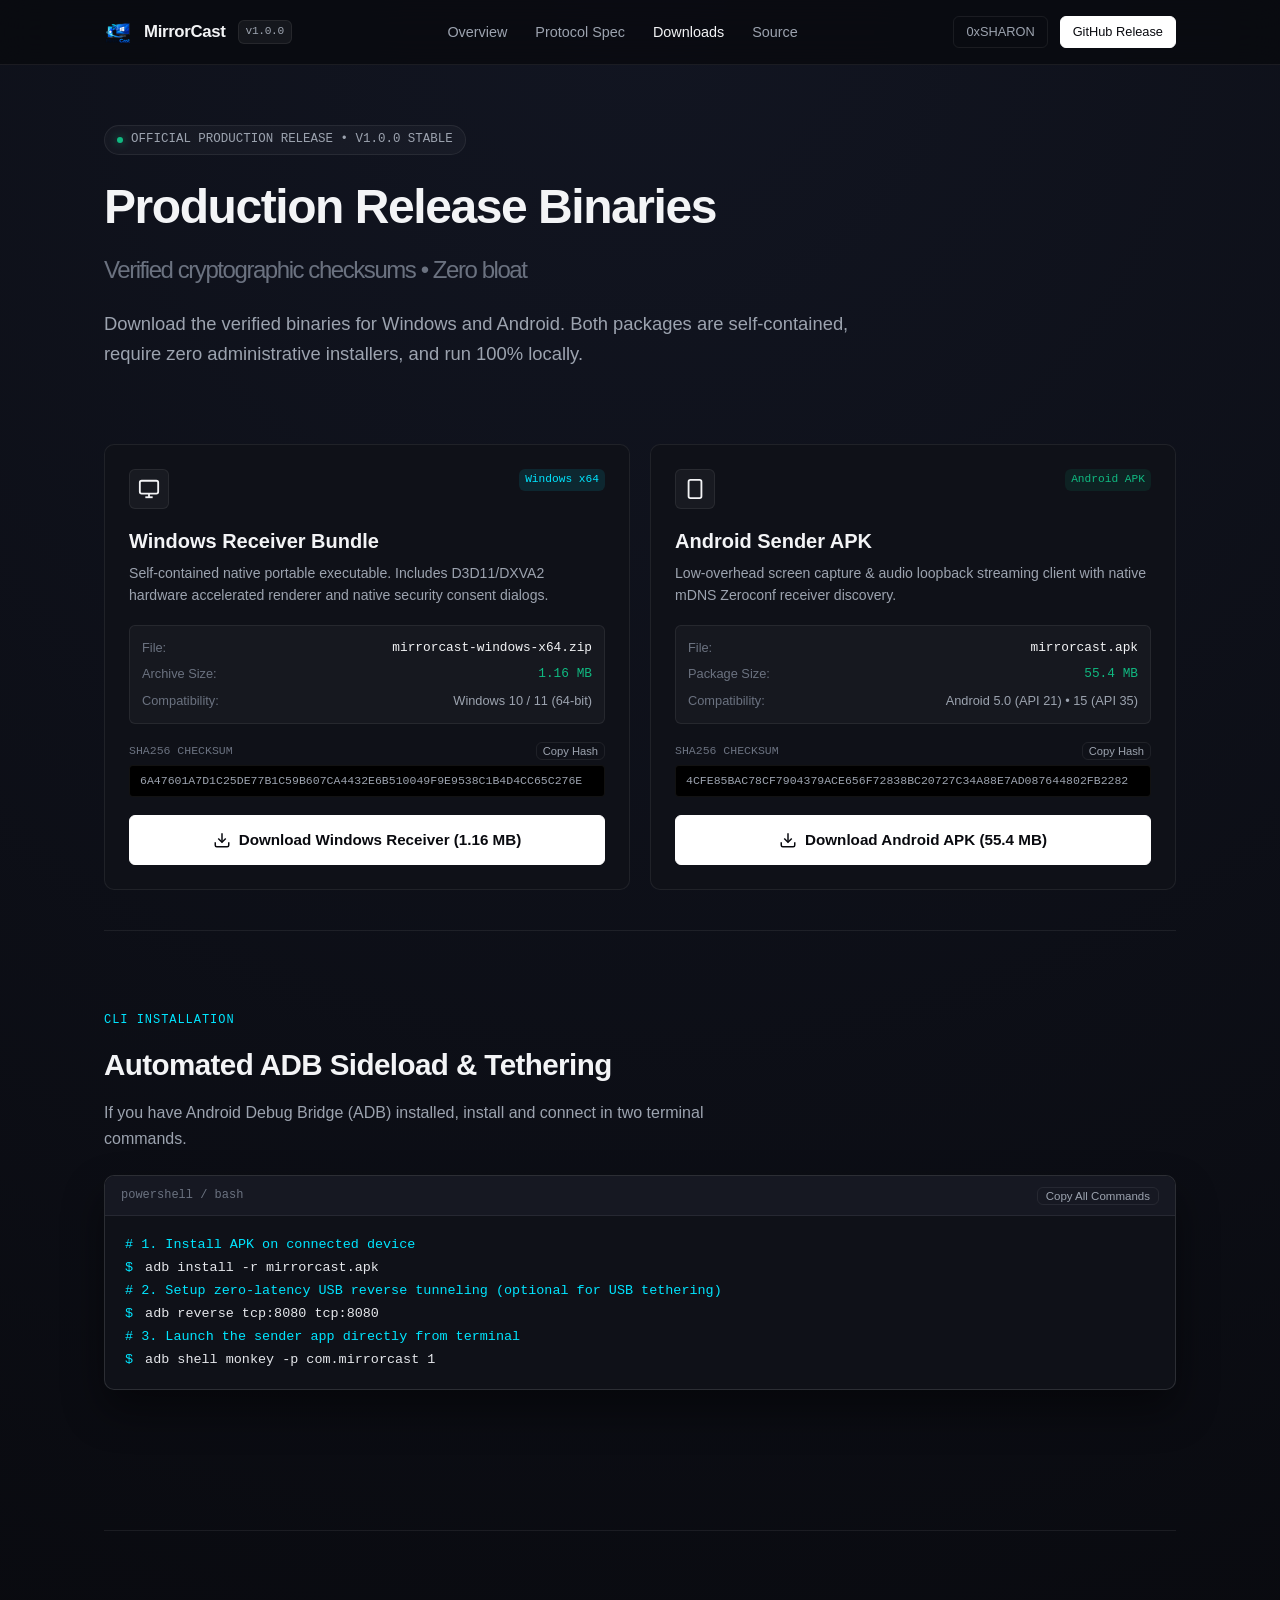
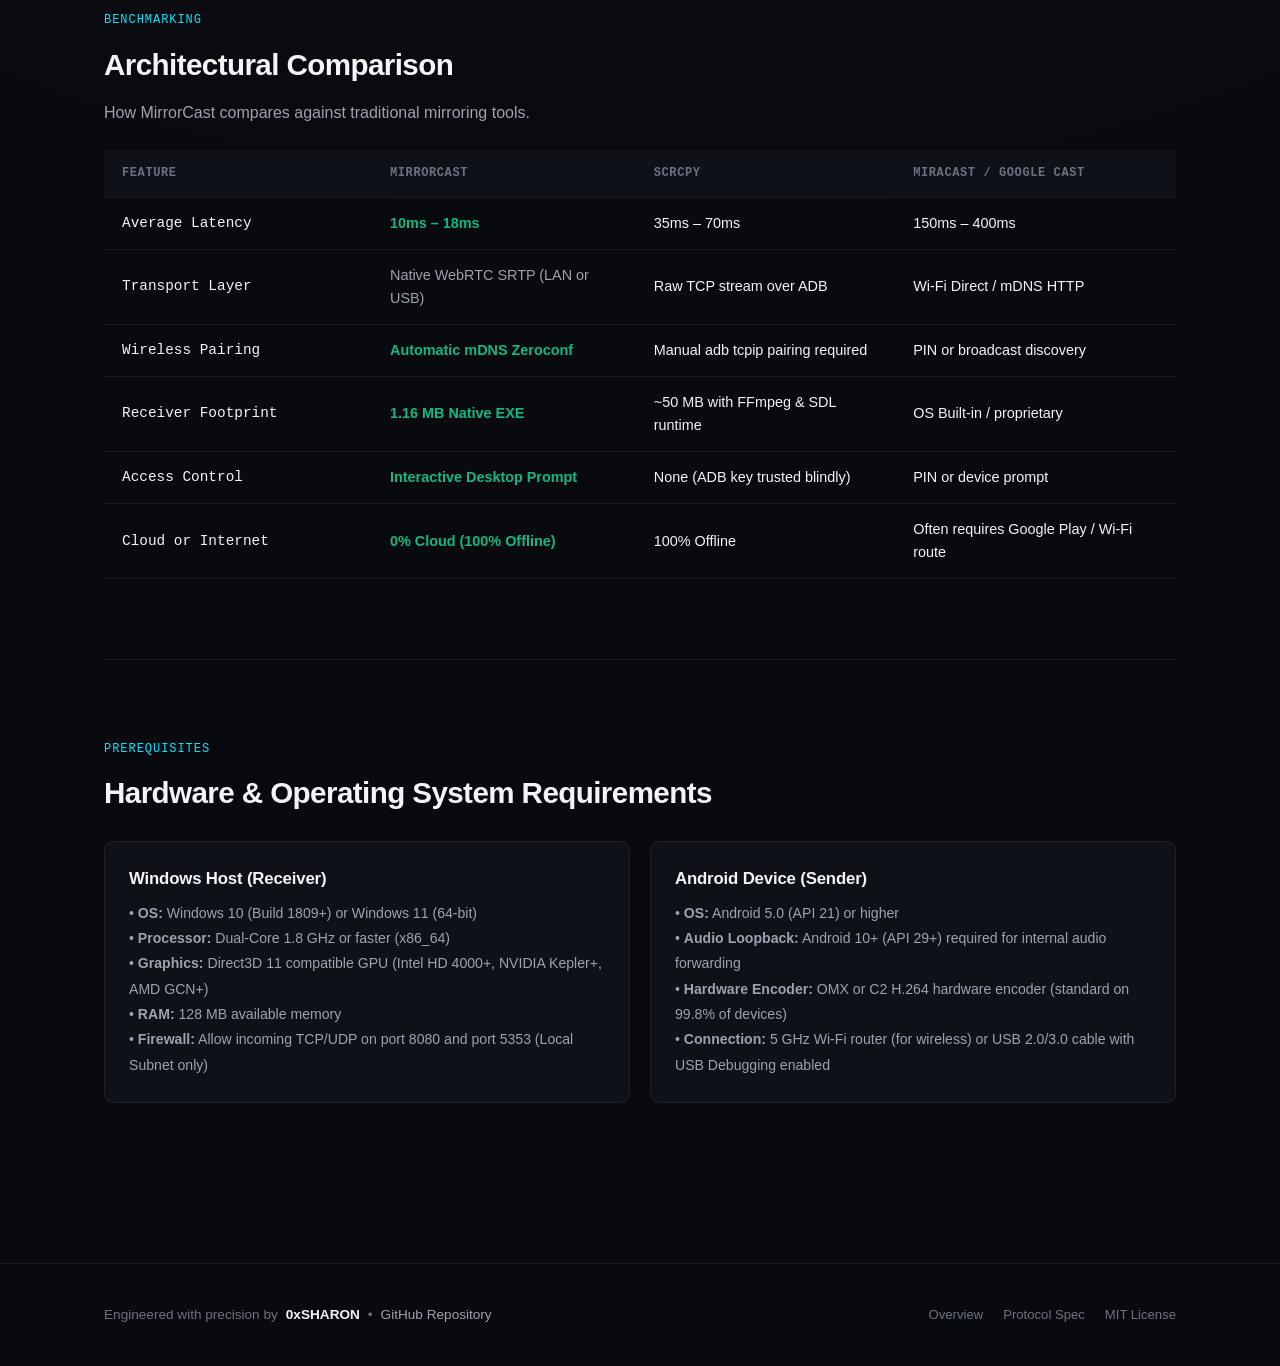
==== downloads.html @ 59f00f1e "feat(web): add minimalist static website with protocol spec and downloads" ====
<!DOCTYPE html>
<html lang="en">
<head>
  <meta charset="UTF-8">
  <meta name="viewport" content="width=device-width, initial-scale=1.0">
  <meta name="description" content="Download MirrorCast v1.0.0 — Production release binaries for Android (APK) and Windows (x64) with SHA256 verification and setup guide.">
  <meta name="author" content="0xSHARON">
  <title>MirrorCast — Downloads & Installation (v1.0.0)</title>
  <link rel="stylesheet" href="style.css">
  <link rel="icon" type="image/png" href="assets/logo.png">
</head>
<body>

  <!-- Navigation -->
  <nav class="navbar" id="navbar">
    <div class="container nav-inner">
      <a href="index.html" class="nav-brand">
        <img src="assets/logo.png" alt="MirrorCast Logo" class="nav-logo">
        <span>MirrorCast</span>
        <span class="nav-brand-badge">v1.0.0</span>
      </a>

      <ul class="nav-links">
        <li><a href="index.html" class="nav-link">Overview</a></li>
        <li><a href="protocol.html" class="nav-link">Protocol Spec</a></li>
        <li><a href="downloads.html" class="nav-link active">Downloads</a></li>
        <li><a href="https://github.com/0xSHARON/mirrorcast" target="_blank" rel="noopener noreferrer" class="nav-link">Source</a></li>
      </ul>

      <div class="nav-actions">
        <a href="https://github.com/0xSHARON" target="_blank" rel="noopener noreferrer" class="btn btn-ghost btn-sm">
          <span>0xSHARON</span>
        </a>
        <a href="https://github.com/0xSHARON/mirrorcast/releases/tag/v1.0.0" target="_blank" rel="noopener noreferrer" class="btn btn-primary btn-sm">
          GitHub Release
        </a>
      </div>
    </div>
  </nav>

  <!-- Page Header -->
  <header class="hero" style="padding: 60px 0 40px; text-align: left;">
    <div class="container">
      <div class="hero-pill">
        <span class="pill-dot"></span>
        <span>OFFICIAL PRODUCTION RELEASE &bull; V1.0.0 STABLE</span>
      </div>

      <h1 class="hero-title" style="margin-left: 0; font-size: clamp(2rem, 4vw, 3rem);">
        Production Release Binaries<br>
        <span style="font-size: 1.5rem; font-weight: 400; color: var(--text-muted);">Verified cryptographic checksums &bull; Zero bloat</span>
      </h1>

      <p class="hero-description" style="margin-left: 0; max-width: 780px;">
        Download the verified binaries for Windows and Android. Both packages are self-contained, require zero administrative installers, and run 100% locally.
      </p>
    </div>
  </header>

  <!-- Main Downloads Section -->
  <main class="container" style="padding-bottom: 80px;">
    
    <!-- Binary Cards Grid -->
    <div class="grid-2">
      
      <!-- Windows Binary Card -->
      <div class="card" style="display: flex; flex-direction: column; justify-content: space-between;">
        <div>
          <div style="display: flex; justify-content: space-between; align-items: flex-start; margin-bottom: 16px;">
            <div class="card-icon" style="margin-bottom: 0;">
              <svg width="22" height="22" viewBox="0 0 24 24" fill="none" stroke="currentColor" stroke-width="2">
                <rect x="2" y="3" width="20" height="14" rx="2" ry="2"></rect>
                <line x1="8" y1="21" x2="16" y2="21"></line>
                <line x1="12" y1="17" x2="12" y2="21"></line>
              </svg>
            </div>
            <span class="card-badge" style="margin-top: 0; background: rgba(0,229,255,0.1); color: var(--accent-cyan);">
              Windows x64
            </span>
          </div>

          <h3 style="font-size: 1.25rem; font-weight: 700; margin-bottom: 6px;">Windows Receiver Bundle</h3>
          <p class="card-description" style="margin-bottom: 18px;">
            Self-contained native portable executable. Includes D3D11/DXVA2 hardware accelerated renderer and native security consent dialogs.
          </p>

          <div style="background: rgba(255,255,255,0.03); border: 1px solid var(--border-subtle); border-radius: var(--radius-sm); padding: 12px; margin-bottom: 18px;">
            <div style="display: flex; justify-content: space-between; font-size: 0.8rem; margin-bottom: 6px;">
              <span style="color: var(--text-muted);">File:</span>
              <span class="mono" style="color: var(--text-primary);">mirrorcast-windows-x64.zip</span>
            </div>
            <div style="display: flex; justify-content: space-between; font-size: 0.8rem; margin-bottom: 6px;">
              <span style="color: var(--text-muted);">Archive Size:</span>
              <span class="mono" style="color: var(--accent-green);">1.16 MB</span>
            </div>
            <div style="display: flex; justify-content: space-between; font-size: 0.8rem;">
              <span style="color: var(--text-muted);">Compatibility:</span>
              <span style="color: var(--text-secondary);">Windows 10 / 11 (64-bit)</span>
            </div>
          </div>

          <div style="margin-bottom: 18px;">
            <div style="display: flex; justify-content: space-between; align-items: center; margin-bottom: 4px;">
              <span class="mono" style="font-size: 0.72rem; color: var(--text-muted);">SHA256 CHECKSUM</span>
              <button class="btn btn-ghost btn-sm" onclick="navigator.clipboard.writeText('6A47601A7D1C25DE77B1C59B607CA4432E6B510049F9E9538C1B4D4CC65C276E'); alert('Copied Windows SHA256 Hash to clipboard!');" style="padding: 2px 6px; font-size: 0.7rem;">
                Copy Hash
              </button>
            </div>
            <div class="mono" style="font-size: 0.72rem; word-break: break-all; color: var(--text-secondary); background: #000; padding: 6px 10px; border-radius: 4px; border: 1px solid var(--border-subtle);">
              6A47601A7D1C25DE77B1C59B607CA4432E6B510049F9E9538C1B4D4CC65C276E
            </div>
          </div>
        </div>

        <a href="https://github.com/0xSHARON/mirrorcast/releases/download/v1.0.0/mirrorcast-windows-x64.zip" class="btn btn-primary btn-lg" style="width: 100%;">
          <svg width="18" height="18" viewBox="0 0 24 24" fill="none" stroke="currentColor" stroke-width="2">
            <path d="M21 15v4a2 2 0 0 1-2 2H5a2 2 0 0 1-2-2v-4"></path>
            <polyline points="7 10 12 15 17 10"></polyline>
            <line x1="12" y1="15" x2="12" y2="3"></line>
          </svg>
          Download Windows Receiver (1.16 MB)
        </a>
      </div>

      <!-- Android Binary Card -->
      <div class="card" style="display: flex; flex-direction: column; justify-content: space-between;">
        <div>
          <div style="display: flex; justify-content: space-between; align-items: flex-start; margin-bottom: 16px;">
            <div class="card-icon" style="margin-bottom: 0;">
              <svg width="22" height="22" viewBox="0 0 24 24" fill="none" stroke="currentColor" stroke-width="2">
                <rect x="5" y="2" width="14" height="20" rx="2" ry="2"></rect>
                <line x1="12" y1="18" x2="12.01" y2="18"></line>
              </svg>
            </div>
            <span class="card-badge" style="margin-top: 0; background: rgba(16,185,129,0.1); color: var(--accent-green);">
              Android APK
            </span>
          </div>

          <h3 style="font-size: 1.25rem; font-weight: 700; margin-bottom: 6px;">Android Sender APK</h3>
          <p class="card-description" style="margin-bottom: 18px;">
            Low-overhead screen capture & audio loopback streaming client with native mDNS Zeroconf receiver discovery.
          </p>

          <div style="background: rgba(255,255,255,0.03); border: 1px solid var(--border-subtle); border-radius: var(--radius-sm); padding: 12px; margin-bottom: 18px;">
            <div style="display: flex; justify-content: space-between; font-size: 0.8rem; margin-bottom: 6px;">
              <span style="color: var(--text-muted);">File:</span>
              <span class="mono" style="color: var(--text-primary);">mirrorcast.apk</span>
            </div>
            <div style="display: flex; justify-content: space-between; font-size: 0.8rem; margin-bottom: 6px;">
              <span style="color: var(--text-muted);">Package Size:</span>
              <span class="mono" style="color: var(--accent-green);">55.4 MB</span>
            </div>
            <div style="display: flex; justify-content: space-between; font-size: 0.8rem;">
              <span style="color: var(--text-muted);">Compatibility:</span>
              <span style="color: var(--text-secondary);">Android 5.0 (API 21) &bull; 15 (API 35)</span>
            </div>
          </div>

          <div style="margin-bottom: 18px;">
            <div style="display: flex; justify-content: space-between; align-items: center; margin-bottom: 4px;">
              <span class="mono" style="font-size: 0.72rem; color: var(--text-muted);">SHA256 CHECKSUM</span>
              <button class="btn btn-ghost btn-sm" onclick="navigator.clipboard.writeText('4CFE85BAC78CF7904379ACE656F72838BC20727C34A88E7AD087644802FB2282'); alert('Copied Android SHA256 Hash to clipboard!');" style="padding: 2px 6px; font-size: 0.7rem;">
                Copy Hash
              </button>
            </div>
            <div class="mono" style="font-size: 0.72rem; word-break: break-all; color: var(--text-secondary); background: #000; padding: 6px 10px; border-radius: 4px; border: 1px solid var(--border-subtle);">
              4CFE85BAC78CF7904379ACE656F72838BC20727C34A88E7AD087644802FB2282
            </div>
          </div>
        </div>

        <a href="https://github.com/0xSHARON/mirrorcast/releases/download/v1.0.0/mirrorcast.apk" class="btn btn-primary btn-lg" style="width: 100%;">
          <svg width="18" height="18" viewBox="0 0 24 24" fill="none" stroke="currentColor" stroke-width="2">
            <path d="M21 15v4a2 2 0 0 1-2 2H5a2 2 0 0 1-2-2v-4"></path>
            <polyline points="7 10 12 15 17 10"></polyline>
            <line x1="12" y1="15" x2="12" y2="3"></line>
          </svg>
          Download Android APK (55.4 MB)
        </a>
      </div>

    </div>

    <!-- Quick Sideload & Installation Commands -->
    <section class="section" style="margin-top: 40px;">
      <div class="section-tag">CLI Installation</div>
      <h2 class="section-title">Automated ADB Sideload & Tethering</h2>
      <p class="section-subtitle">
        If you have Android Debug Bridge (ADB) installed, install and connect in two terminal commands.
      </p>

      <div class="terminal-card" style="margin-top: 24px; max-width: 100%;">
        <div class="terminal-header">
          <span class="mono">powershell / bash</span>
          <button class="btn btn-ghost btn-sm" id="btn-copy-install" style="padding: 2px 8px; font-size: 0.72rem;">
            Copy All Commands
          </button>
        </div>
        <div class="terminal-body" id="install-code-block">
          <div class="terminal-line">
            <span class="prompt"># 1. Install APK on connected device</span>
          </div>
          <div class="terminal-line">
            <span class="prompt">$</span>
            <span>adb install -r mirrorcast.apk</span>
          </div>
          <div class="terminal-line">
            <span class="prompt"># 2. Setup zero-latency USB reverse tunneling (optional for USB tethering)</span>
          </div>
          <div class="terminal-line">
            <span class="prompt">$</span>
            <span>adb reverse tcp:8080 tcp:8080</span>
          </div>
          <div class="terminal-line">
            <span class="prompt"># 3. Launch the sender app directly from terminal</span>
          </div>
          <div class="terminal-line">
            <span class="prompt">$</span>
            <span>adb shell monkey -p com.mirrorcast 1</span>
          </div>
        </div>
      </div>
    </section>

    <!-- Comparison Table -->
    <section class="section">
      <div class="section-tag">Benchmarking</div>
      <h2 class="section-title">Architectural Comparison</h2>
      <p class="section-subtitle">
        How MirrorCast compares against traditional mirroring tools.
      </p>

      <table class="specs-table" style="margin-top: 24px;">
        <thead>
          <tr>
            <th>Feature</th>
            <th>MirrorCast</th>
            <th>scrcpy</th>
            <th>Miracast / Google Cast</th>
          </tr>
        </thead>
        <tbody>
          <tr>
            <td>Average Latency</td>
            <td><strong style="color: var(--accent-green);">10ms &ndash; 18ms</strong></td>
            <td>35ms &ndash; 70ms</td>
            <td>150ms &ndash; 400ms</td>
          </tr>
          <tr>
            <td>Transport Layer</td>
            <td>Native WebRTC SRTP (LAN or USB)</td>
            <td>Raw TCP stream over ADB</td>
            <td>Wi-Fi Direct / mDNS HTTP</td>
          </tr>
          <tr>
            <td>Wireless Pairing</td>
            <td><strong style="color: var(--accent-green);">Automatic mDNS Zeroconf</strong></td>
            <td>Manual adb tcpip pairing required</td>
            <td>PIN or broadcast discovery</td>
          </tr>
          <tr>
            <td>Receiver Footprint</td>
            <td><strong style="color: var(--accent-green);">1.16 MB Native EXE</strong></td>
            <td>~50 MB with FFmpeg & SDL runtime</td>
            <td>OS Built-in / proprietary</td>
          </tr>
          <tr>
            <td>Access Control</td>
            <td><strong style="color: var(--accent-green);">Interactive Desktop Prompt</strong></td>
            <td>None (ADB key trusted blindly)</td>
            <td>PIN or device prompt</td>
          </tr>
          <tr>
            <td>Cloud or Internet</td>
            <td><strong style="color: var(--accent-green);">0% Cloud (100% Offline)</strong></td>
            <td>100% Offline</td>
            <td>Often requires Google Play / Wi-Fi route</td>
          </tr>
        </tbody>
      </table>
    </section>

    <!-- System Requirements -->
    <section class="section">
      <div class="section-tag">Prerequisites</div>
      <h2 class="section-title">Hardware & Operating System Requirements</h2>

      <div class="grid-2" style="margin-top: 24px;">
        <div class="card">
          <div class="card-title">Windows Host (Receiver)</div>
          <ul style="list-style: none; padding-left: 0; font-size: 0.88rem; color: var(--text-secondary); line-height: 1.8;">
            <li>&bull; <strong>OS:</strong> Windows 10 (Build 1809+) or Windows 11 (64-bit)</li>
            <li>&bull; <strong>Processor:</strong> Dual-Core 1.8 GHz or faster (x86_64)</li>
            <li>&bull; <strong>Graphics:</strong> Direct3D 11 compatible GPU (Intel HD 4000+, NVIDIA Kepler+, AMD GCN+)</li>
            <li>&bull; <strong>RAM:</strong> 128 MB available memory</li>
            <li>&bull; <strong>Firewall:</strong> Allow incoming TCP/UDP on port 8080 and port 5353 (Local Subnet only)</li>
          </ul>
        </div>

        <div class="card">
          <div class="card-title">Android Device (Sender)</div>
          <ul style="list-style: none; padding-left: 0; font-size: 0.88rem; color: var(--text-secondary); line-height: 1.8;">
            <li>&bull; <strong>OS:</strong> Android 5.0 (API 21) or higher</li>
            <li>&bull; <strong>Audio Loopback:</strong> Android 10+ (API 29+) required for internal audio forwarding</li>
            <li>&bull; <strong>Hardware Encoder:</strong> OMX or C2 H.264 hardware encoder (standard on 99.8% of devices)</li>
            <li>&bull; <strong>Connection:</strong> 5 GHz Wi-Fi router (for wireless) or USB 2.0/3.0 cable with USB Debugging enabled</li>
          </ul>
        </div>
      </div>
    </section>

  </main>

  <!-- Footer -->
  <footer class="footer">
    <div class="container footer-inner">
      <div class="footer-author">
        <span>Engineered with precision by</span>
        <a href="https://github.com/0xSHARON" target="_blank" rel="noopener noreferrer" class="author-link">
          0xSHARON
        </a>
        <span>&bull;</span>
        <a href="https://github.com/0xSHARON/mirrorcast" target="_blank" rel="noopener noreferrer" style="color: var(--text-secondary);">
          GitHub Repository
        </a>
      </div>

      <div style="display: flex; gap: 20px; font-size: 0.82rem; color: var(--text-muted);">
        <a href="index.html">Overview</a>
        <a href="protocol.html">Protocol Spec</a>
        <a href="https://github.com/0xSHARON/mirrorcast/blob/main/LICENSE.md" target="_blank" rel="noopener noreferrer">MIT License</a>
      </div>
    </div>
  </footer>

  <script src="app.js"></script>
</body>
</html>
---- style.css ----
/* ==============================================================================
   MirrorCast — Minimalist Engineering Stylesheet
   Crafted with deliberate restraint: no generic AI gradients, pure typographic rigor.
   ============================================================================== */

:root {
  --bg-primary: #090a0f;
  --bg-secondary: #0f1118;
  --bg-tertiary: #161822;
  --bg-elevated: #1d202d;
  
  --border-subtle: rgba(255, 255, 255, 0.07);
  --border-medium: rgba(255, 255, 255, 0.12);
  --border-hover: rgba(255, 255, 255, 0.24);

  --text-primary: #f3f4f6;
  --text-secondary: #9ca3af;
  --text-muted: #6b7280;
  
  --accent-cyan: #00e5ff;
  --accent-blue: #3b82f6;
  --accent-green: #10b981;
  --accent-amber: #f59e0b;
  --accent-red: #ef4444;

  --font-sans: -apple-system, BlinkMacSystemFont, "Segoe UI", Roboto, Helvetica, Arial, sans-serif;
  --font-mono: "JetBrains Mono", "SF Mono", Consolas, "Liberation Mono", Menlo, Courier, monospace;

  --container-max: 1120px;
  --radius-sm: 6px;
  --radius-md: 10px;
  --radius-lg: 16px;
  --radius-full: 9999px;

  --transition-fast: 0.15s ease;
  --transition-base: 0.2s cubic-bezier(0.16, 1, 0.3, 1);
}

*, *::before, *::after {
  box-sizing: border-box;
  margin: 0;
  padding: 0;
}

html {
  font-family: var(--font-sans);
  background-color: var(--bg-primary);
  color: var(--text-primary);
  line-height: 1.6;
  -webkit-font-smoothing: antialiased;
  -moz-osx-font-smoothing: grayscale;
  scroll-behavior: smooth;
}

body {
  min-height: 100vh;
  display: flex;
  flex-direction: column;
  overflow-x: hidden;
  background-image: 
    radial-gradient(circle at 50% 0%, rgba(20, 24, 38, 0.8) 0%, transparent 60%),
    linear-gradient(to bottom, rgba(9, 10, 15, 0.95), var(--bg-primary));
}

a {
  color: inherit;
  text-decoration: none;
}

code, pre, .mono {
  font-family: var(--font-mono);
}

/* ==============================================================================
   Layout & Container
   ============================================================================== */
.container {
  width: 100%;
  max-width: var(--container-max);
  margin: 0 auto;
  padding: 0 24px;
}

/* ==============================================================================
   Navbar
   ============================================================================== */
.navbar {
  position: sticky;
  top: 0;
  z-index: 100;
  background: rgba(9, 10, 15, 0.82);
  backdrop-filter: blur(16px);
  -webkit-backdrop-filter: blur(16px);
  border-bottom: 1px solid var(--border-subtle);
}

.nav-inner {
  display: flex;
  align-items: center;
  justify-content: space-between;
  height: 64px;
}

.nav-brand {
  display: flex;
  align-items: center;
  gap: 12px;
  font-weight: 700;
  font-size: 1.05rem;
  letter-spacing: -0.02em;
}

.nav-logo {
  width: 28px;
  height: 28px;
  border-radius: var(--radius-sm);
  object-fit: cover;
}

.nav-brand-badge {
  font-family: var(--font-mono);
  font-size: 0.7rem;
  font-weight: 500;
  padding: 2px 7px;
  background: rgba(255, 255, 255, 0.05);
  border: 1px solid var(--border-subtle);
  border-radius: var(--radius-sm);
  color: var(--text-secondary);
}

.nav-links {
  display: flex;
  align-items: center;
  gap: 28px;
  list-style: none;
}

.nav-link {
  font-size: 0.9rem;
  color: var(--text-secondary);
  transition: color var(--transition-fast);
}

.nav-link:hover, .nav-link.active {
  color: var(--text-primary);
}

.nav-actions {
  display: flex;
  align-items: center;
  gap: 12px;
}

/* ==============================================================================
   Buttons
   ============================================================================== */
.btn {
  display: inline-flex;
  align-items: center;
  justify-content: center;
  gap: 8px;
  font-family: var(--font-sans);
  font-size: 0.88rem;
  font-weight: 500;
  padding: 8px 16px;
  border-radius: var(--radius-sm);
  transition: all var(--transition-base);
  cursor: pointer;
  border: 1px solid transparent;
  white-space: nowrap;
}

.btn-primary {
  background: #ffffff;
  color: #090a0f;
  border-color: #ffffff;
}

.btn-primary:hover {
  background: #e2e8f0;
  transform: translateY(-1px);
}

.btn-secondary {
  background: var(--bg-secondary);
  color: var(--text-primary);
  border-color: var(--border-medium);
}

.btn-secondary:hover {
  background: var(--bg-tertiary);
  border-color: var(--border-hover);
  transform: translateY(-1px);
}

.btn-ghost {
  background: transparent;
  color: var(--text-secondary);
  border-color: var(--border-subtle);
}

.btn-ghost:hover {
  color: var(--text-primary);
  border-color: var(--border-medium);
  background: rgba(255, 255, 255, 0.03);
}

.btn-sm {
  padding: 5px 12px;
  font-size: 0.8rem;
}

.btn-lg {
  padding: 12px 24px;
  font-size: 0.95rem;
  font-weight: 600;
}

/* ==============================================================================
   Hero Section
   ============================================================================== */
.hero {
  padding: 80px 0 60px;
  text-align: center;
}

.hero-pill {
  display: inline-flex;
  align-items: center;
  gap: 8px;
  padding: 4px 12px;
  background: rgba(255, 255, 255, 0.03);
  border: 1px solid var(--border-subtle);
  border-radius: var(--radius-full);
  font-size: 0.78rem;
  font-family: var(--font-mono);
  color: var(--text-secondary);
  margin-bottom: 24px;
}

.pill-dot {
  width: 6px;
  height: 6px;
  background: var(--accent-green);
  border-radius: 50%;
  box-shadow: 0 0 8px rgba(16, 185, 129, 0.6);
}

.hero-title {
  font-size: clamp(2.4rem, 5vw, 3.8rem);
  font-weight: 800;
  letter-spacing: -0.03em;
  line-height: 1.15;
  margin-bottom: 20px;
  max-width: 840px;
  margin-left: auto;
  margin-right: auto;
}

.hero-title span {
  color: var(--text-muted);
  font-weight: 400;
}

.hero-description {
  font-size: 1.15rem;
  color: var(--text-secondary);
  max-width: 640px;
  margin: 0 auto 36px;
  line-height: 1.6;
}

.hero-cta {
  display: flex;
  align-items: center;
  justify-content: center;
  gap: 14px;
  margin-bottom: 40px;
  flex-wrap: wrap;
}

.hero-meta {
  display: flex;
  align-items: center;
  justify-content: center;
  gap: 28px;
  font-family: var(--font-mono);
  font-size: 0.8rem;
  color: var(--text-muted);
}

.hero-meta-item {
  display: flex;
  align-items: center;
  gap: 6px;
}

/* ==============================================================================
   Terminal / Code Widget
   ============================================================================== */
.terminal-card {
  max-width: 760px;
  margin: 0 auto 60px;
  background: var(--bg-secondary);
  border: 1px solid var(--border-medium);
  border-radius: var(--radius-md);
  overflow: hidden;
  box-shadow: 0 20px 40px rgba(0, 0, 0, 0.45);
}

.terminal-header {
  display: flex;
  align-items: center;
  justify-content: space-between;
  padding: 10px 16px;
  background: var(--bg-tertiary);
  border-bottom: 1px solid var(--border-subtle);
  font-family: var(--font-mono);
  font-size: 0.75rem;
  color: var(--text-muted);
}

.terminal-dots {
  display: flex;
  gap: 6px;
}

.terminal-dot {
  width: 10px;
  height: 10px;
  border-radius: 50%;
  background: rgba(255, 255, 255, 0.15);
}

.terminal-body {
  padding: 18px 20px;
  font-family: var(--font-mono);
  font-size: 0.84rem;
  line-height: 1.7;
  color: #e5e7eb;
  overflow-x: auto;
  text-align: left;
}

.terminal-line {
  display: flex;
  gap: 12px;
}

.prompt {
  color: var(--accent-cyan);
  user-select: none;
}

.output {
  color: var(--text-muted);
}

.highlight {
  color: var(--accent-green);
}

/* ==============================================================================
   Feature Matrix (Minimal Bento Grid)
   ============================================================================== */
.section {
  padding: 80px 0;
  border-top: 1px solid var(--border-subtle);
}

.section-head {
  margin-bottom: 48px;
}

.section-tag {
  font-family: var(--font-mono);
  font-size: 0.75rem;
  color: var(--accent-cyan);
  text-transform: uppercase;
  letter-spacing: 0.08em;
  margin-bottom: 10px;
}

.section-title {
  font-size: 1.85rem;
  font-weight: 700;
  letter-spacing: -0.02em;
  margin-bottom: 12px;
}

.section-subtitle {
  color: var(--text-secondary);
  font-size: 1rem;
  max-width: 600px;
}

.grid-3 {
  display: grid;
  grid-template-columns: repeat(3, 1fr);
  gap: 20px;
}

.grid-2 {
  display: grid;
  grid-template-columns: repeat(2, 1fr);
  gap: 20px;
}

.card {
  background: var(--bg-secondary);
  border: 1px solid var(--border-subtle);
  border-radius: var(--radius-md);
  padding: 24px;
  transition: border-color var(--transition-fast), background var(--transition-fast);
}

.card:hover {
  border-color: var(--border-medium);
  background: var(--bg-tertiary);
}

.card-icon {
  width: 40px;
  height: 40px;
  display: flex;
  align-items: center;
  justify-content: center;
  border-radius: var(--radius-sm);
  background: rgba(255, 255, 255, 0.04);
  border: 1px solid var(--border-subtle);
  margin-bottom: 18px;
  color: var(--text-primary);
}

.card-title {
  font-size: 1.05rem;
  font-weight: 600;
  letter-spacing: -0.01em;
  margin-bottom: 8px;
}

.card-description {
  font-size: 0.88rem;
  color: var(--text-secondary);
  line-height: 1.55;
}

.card-badge {
  display: inline-block;
  font-family: var(--font-mono);
  font-size: 0.7rem;
  padding: 2px 6px;
  border-radius: var(--radius-sm);
  background: rgba(255, 255, 255, 0.05);
  color: var(--accent-cyan);
  margin-top: 14px;
}

/* ==============================================================================
   Live Interactive Flow Simulator
   ============================================================================== */
.simulator-box {
  background: var(--bg-secondary);
  border: 1px solid var(--border-medium);
  border-radius: var(--radius-lg);
  padding: 32px;
  margin-top: 24px;
}

.flow-steps {
  display: grid;
  grid-template-columns: repeat(4, 1fr);
  gap: 16px;
  margin-bottom: 24px;
  position: relative;
}

.flow-step {
  padding: 16px;
  background: var(--bg-tertiary);
  border: 1px solid var(--border-subtle);
  border-radius: var(--radius-sm);
  cursor: pointer;
  transition: all var(--transition-fast);
}

.flow-step.active {
  border-color: var(--accent-cyan);
  background: var(--bg-elevated);
}

.step-number {
  font-family: var(--font-mono);
  font-size: 0.75rem;
  color: var(--accent-cyan);
  margin-bottom: 6px;
}

.step-label {
  font-size: 0.88rem;
  font-weight: 600;
  color: var(--text-primary);
}

.simulator-display {
  background: #000000;
  border: 1px solid var(--border-subtle);
  border-radius: var(--radius-md);
  padding: 24px;
  min-height: 220px;
  display: flex;
  flex-direction: column;
  justify-content: center;
  align-items: center;
  text-align: center;
  position: relative;
}

.modal-simulation {
  background: #11141d;
  border: 1px solid var(--border-medium);
  border-radius: var(--radius-md);
  padding: 20px 24px;
  max-width: 440px;
  width: 100%;
  box-shadow: 0 10px 25px rgba(0,0,0,0.5);
}

.modal-title {
  font-weight: 700;
  font-size: 0.98rem;
  margin-bottom: 6px;
  color: var(--text-primary);
}

.modal-desc {
  font-size: 0.82rem;
  color: var(--text-secondary);
  margin-bottom: 16px;
}

.modal-actions {
  display: flex;
  gap: 10px;
  justify-content: flex-end;
}

/* ==============================================================================
   Technical Specs Table
   ============================================================================== */
.specs-table {
  width: 100%;
  border-collapse: collapse;
  font-size: 0.9rem;
  margin-top: 20px;
}

.specs-table th,
.specs-table td {
  padding: 14px 18px;
  text-align: left;
  border-bottom: 1px solid var(--border-subtle);
}

.specs-table th {
  font-family: var(--font-mono);
  font-size: 0.75rem;
  text-transform: uppercase;
  letter-spacing: 0.05em;
  color: var(--text-muted);
  background: var(--bg-secondary);
}

.specs-table td:first-child {
  font-family: var(--font-mono);
  font-weight: 500;
  color: var(--text-primary);
  width: 25%;
}

.specs-table td:nth-child(2) {
  color: var(--text-secondary);
}

/* ==============================================================================
   Footer
   ============================================================================== */
.footer {
  margin-top: auto;
  border-top: 1px solid var(--border-subtle);
  padding: 40px 0;
  font-size: 0.85rem;
  color: var(--text-muted);
}

.footer-inner {
  display: flex;
  align-items: center;
  justify-content: space-between;
  flex-wrap: wrap;
  gap: 16px;
}

.footer-author {
  display: flex;
  align-items: center;
  gap: 8px;
}

.author-link {
  color: var(--text-primary);
  font-weight: 600;
  transition: color var(--transition-fast);
}

.author-link:hover {
  color: var(--accent-cyan);
}

/* ==============================================================================
   Responsive Queries
   ============================================================================== */
@media (max-width: 860px) {
  .grid-3 {
    grid-template-columns: 1fr;
  }
  .grid-2 {
    grid-template-columns: 1fr;
  }
  .flow-steps {
    grid-template-columns: 1fr 1fr;
  }
  .hero-title {
    font-size: 2.2rem;
  }
}

@media (max-width: 640px) {
  .nav-links {
    display: none;
  }
  .flow-steps {
    grid-template-columns: 1fr;
  }
  .hero-meta {
    flex-direction: column;
    gap: 10px;
  }
}
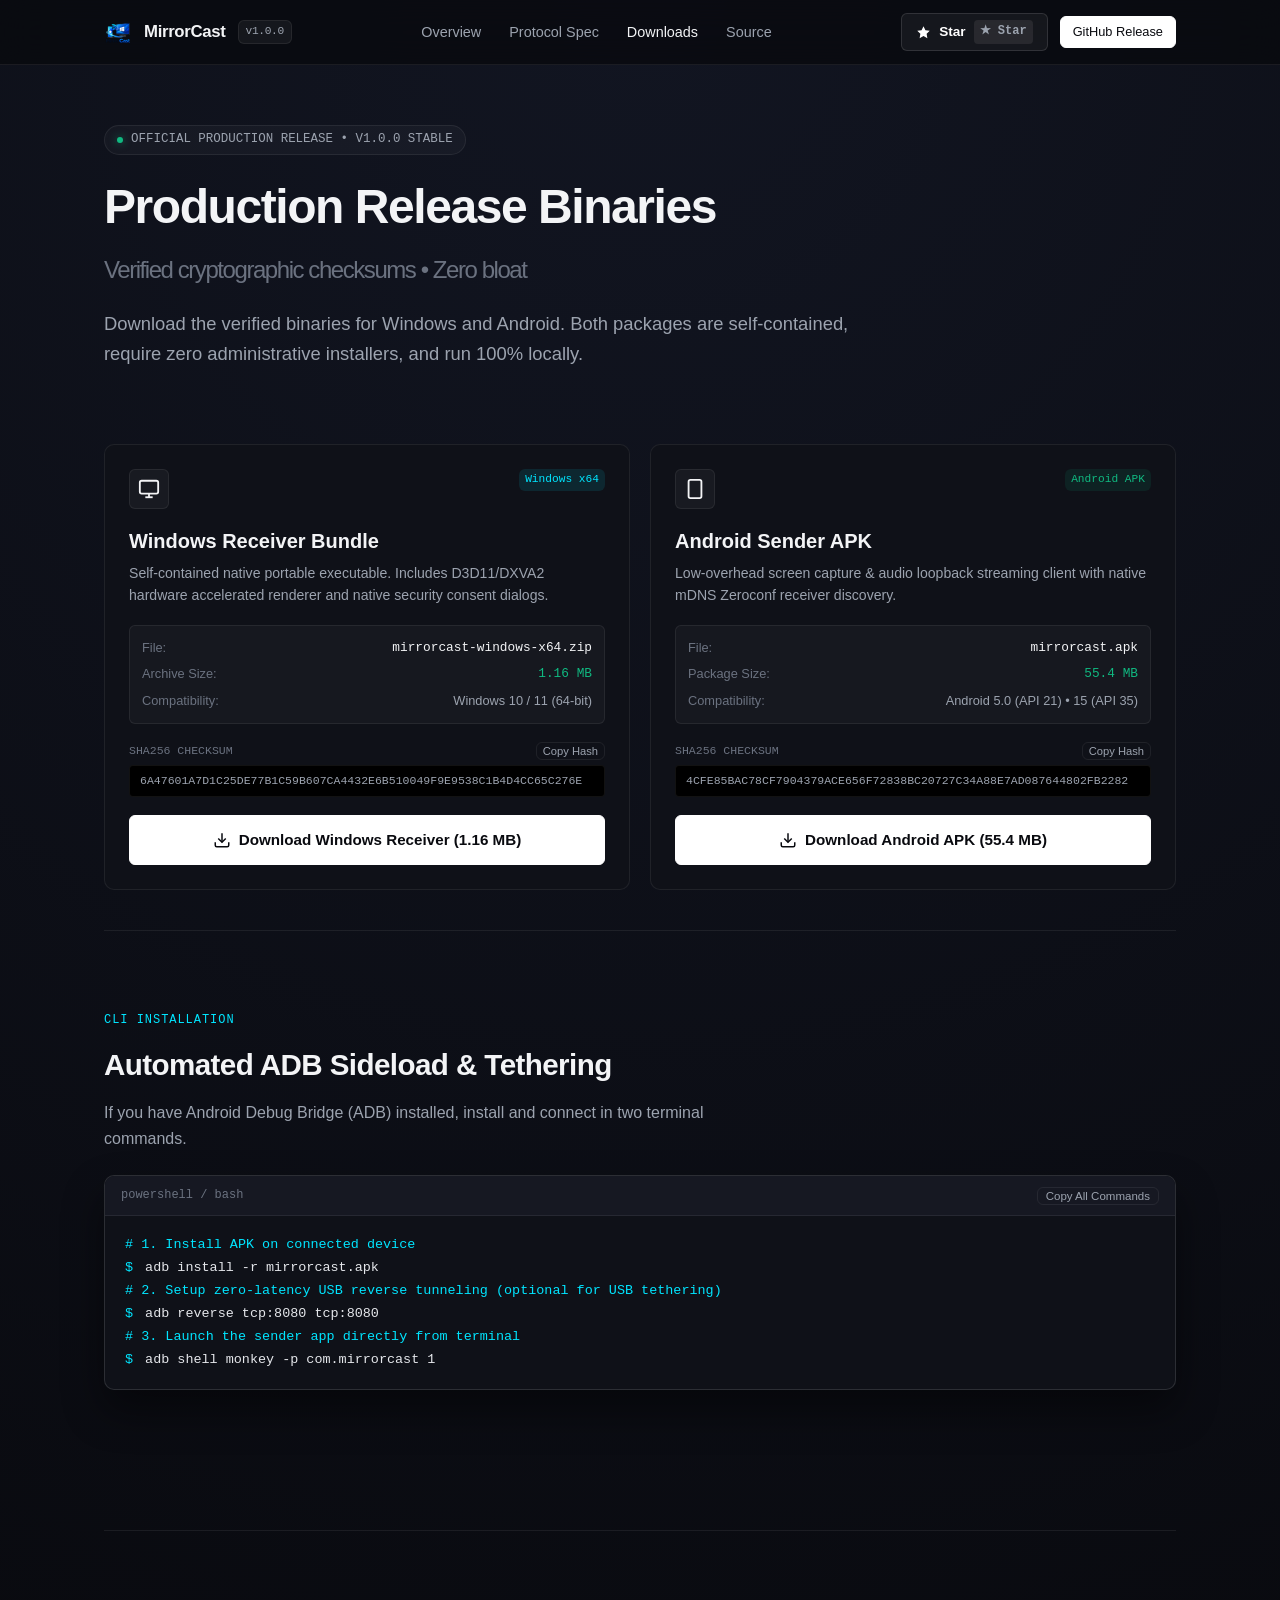
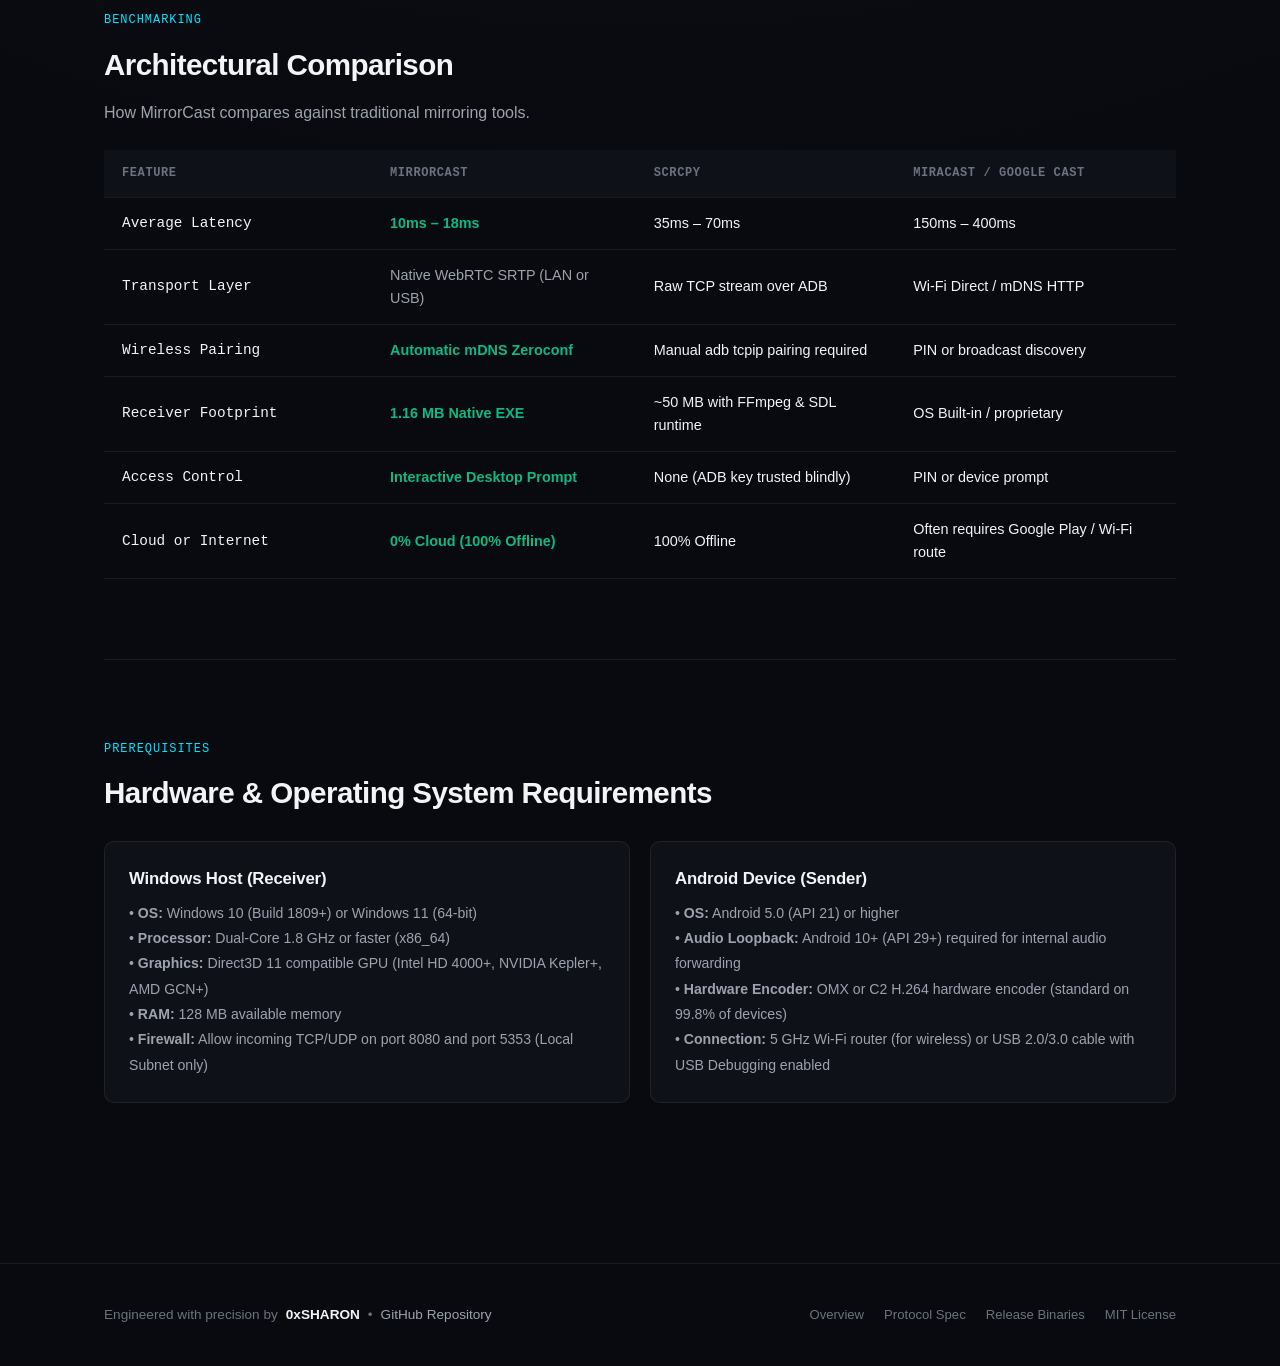
==== commit ad28faa8: "feat(seo): 100 SEO score optimization, JSON-LD schema, sitemap, GitHub star boost, and pages deploym" ====
--- a/downloads.html
+++ b/downloads.html
@@ -3,11 +3,64 @@
 <head>
   <meta charset="UTF-8">
   <meta name="viewport" content="width=device-width, initial-scale=1.0">
-  <meta name="description" content="Download MirrorCast v1.0.0 — Production release binaries for Android (APK) and Windows (x64) with SHA256 verification and setup guide.">
+  
+  <!-- Primary Meta Tags -->
+  <title>Download MirrorCast v1.0.0 — Android APK & Windows x64 Receiver | Verified Binaries</title>
+  <meta name="title" content="Download MirrorCast v1.0.0 — Android APK & Windows x64 Receiver | Verified Binaries">
+  <meta name="description" content="Download MirrorCast v1.0.0 production binaries: portable Windows receiver (1.16MB) and Android APK (55.4MB). Verified SHA256 checksums, CLI setup guide, and zero telemetry.">
+  <meta name="keywords" content="download mirrorcast, mirrorcast apk, mirrorcast windows exe, screen mirror download, adb screen mirroring, scrcpy download, android to windows receiver">
   <meta name="author" content="0xSHARON">
-  <title>MirrorCast — Downloads & Installation (v1.0.0)</title>
+  <meta name="robots" content="index, follow, max-image-preview:large, max-snippet:-1, max-video-preview:-1">
+  <meta name="theme-color" content="#090a0f">
+  <meta name="color-scheme" content="dark">
+  <link rel="canonical" href="https://0xsharon.github.io/mirrorcast/downloads.html">
+
+  <!-- Open Graph / Facebook -->
+  <meta property="og:type" content="website">
+  <meta property="og:url" content="https://0xsharon.github.io/mirrorcast/downloads.html">
+  <meta property="og:title" content="Download MirrorCast v1.0.0 — Windows Receiver & Android APK">
+  <meta property="og:description" content="Verified production binaries for MirrorCast. 1.16MB portable Windows receiver and universal Android APK with SHA256 checksums.">
+  <meta property="og:image" content="https://0xsharon.github.io/mirrorcast/assets/banner.png">
+  <meta property="og:site_name" content="MirrorCast">
+  <meta property="og:locale" content="en_US">
+
+  <!-- Twitter Card -->
+  <meta name="twitter:card" content="summary_large_image">
+  <meta name="twitter:site" content="@0xSHARON">
+  <meta name="twitter:creator" content="@0xSHARON">
+  <meta name="twitter:title" content="Download MirrorCast v1.0.0 — Windows & Android">
+  <meta name="twitter:description" content="Verified production binaries for MirrorCast. 1.16MB portable Windows receiver and universal Android APK.">
+  <meta name="twitter:image" content="https://0xsharon.github.io/mirrorcast/assets/banner.png">
+
+  <!-- Favicon & Icons -->
+  <link rel="icon" type="image/png" href="assets/logo.png">
+  <link rel="apple-touch-icon" href="assets/logo.png">
+
+  <!-- Stylesheet -->
   <link rel="stylesheet" href="style.css">
-  <link rel="icon" type="image/png" href="assets/logo.png">
+
+  <!-- Structured Data: SoftwareApplication Downloads -->
+  <script type="application/ld+json">
+  {
+    "@context": "https://schema.org",
+    "@type": "SoftwareApplication",
+    "name": "MirrorCast",
+    "operatingSystem": "Android 5.0+, Windows 10, Windows 11",
+    "applicationCategory": "MultimediaApplication",
+    "softwareVersion": "1.0.0",
+    "offers": {
+      "@type": "Offer",
+      "price": "0",
+      "priceCurrency": "USD"
+    },
+    "downloadUrl": "https://github.com/0xSHARON/mirrorcast/releases/tag/v1.0.0",
+    "author": {
+      "@type": "Person",
+      "name": "0xSHARON",
+      "url": "https://github.com/0xSHARON"
+    }
+  }
+  </script>
 </head>
 <body>
 
@@ -28,9 +81,15 @@
       </ul>
 
       <div class="nav-actions">
-        <a href="https://github.com/0xSHARON" target="_blank" rel="noopener noreferrer" class="btn btn-ghost btn-sm">
-          <span>0xSHARON</span>
-        </a>
+        <!-- Live GitHub Star Button -->
+        <a href="https://github.com/0xSHARON/mirrorcast" target="_blank" rel="noopener noreferrer" class="star-btn" id="nav-star-btn" title="Star MirrorCast on GitHub">
+          <svg width="15" height="15" viewBox="0 0 24 24" fill="currentColor">
+            <polygon points="12 2 15.09 8.26 22 9.27 17 14.14 18.18 21.02 12 17.77 5.82 21.02 7 14.14 2 9.27 8.91 8.26 12 2"></polygon>
+          </svg>
+          <span>Star</span>
+          <span class="star-count" id="nav-star-count">★ Star</span>
+        </a>
+
         <a href="https://github.com/0xSHARON/mirrorcast/releases/tag/v1.0.0" target="_blank" rel="noopener noreferrer" class="btn btn-primary btn-sm">
           GitHub Release
         </a>
@@ -288,7 +347,7 @@
 
       <div class="grid-2" style="margin-top: 24px;">
         <div class="card">
-          <div class="card-title">Windows Host (Receiver)</div>
+          <h3 class="card-title">Windows Host (Receiver)</h3>
           <ul style="list-style: none; padding-left: 0; font-size: 0.88rem; color: var(--text-secondary); line-height: 1.8;">
             <li>&bull; <strong>OS:</strong> Windows 10 (Build 1809+) or Windows 11 (64-bit)</li>
             <li>&bull; <strong>Processor:</strong> Dual-Core 1.8 GHz or faster (x86_64)</li>
@@ -299,7 +358,7 @@
         </div>
 
         <div class="card">
-          <div class="card-title">Android Device (Sender)</div>
+          <h3 class="card-title">Android Device (Sender)</h3>
           <ul style="list-style: none; padding-left: 0; font-size: 0.88rem; color: var(--text-secondary); line-height: 1.8;">
             <li>&bull; <strong>OS:</strong> Android 5.0 (API 21) or higher</li>
             <li>&bull; <strong>Audio Loopback:</strong> Android 10+ (API 29+) required for internal audio forwarding</li>
@@ -326,9 +385,10 @@
         </a>
       </div>
 
-      <div style="display: flex; gap: 20px; font-size: 0.82rem; color: var(--text-muted);">
+      <div style="display: flex; gap: 20px; font-size: 0.82rem; color: var(--text-muted); flex-wrap: wrap;">
         <a href="index.html">Overview</a>
         <a href="protocol.html">Protocol Spec</a>
+        <a href="downloads.html">Release Binaries</a>
         <a href="https://github.com/0xSHARON/mirrorcast/blob/main/LICENSE.md" target="_blank" rel="noopener noreferrer">MIT License</a>
       </div>
     </div>
--- a/style.css
+++ b/style.css
@@ -647,3 +647,129 @@
     gap: 10px;
   }
 }
+
+/* ==============================================================================
+   SEO & Growth Components: FAQ Accordion, Star Counter, Social Share
+   ============================================================================== */
+.faq-list {
+  display: flex;
+  flex-direction: column;
+  gap: 12px;
+  margin-top: 24px;
+}
+
+.faq-item {
+  background: var(--bg-secondary);
+  border: 1px solid var(--border-subtle);
+  border-radius: var(--radius-md);
+  overflow: hidden;
+  transition: border-color var(--transition-fast);
+}
+
+.faq-item:hover {
+  border-color: var(--border-medium);
+}
+
+.faq-question {
+  width: 100%;
+  padding: 18px 24px;
+  background: none;
+  border: none;
+  color: var(--text-primary);
+  font-family: var(--font-sans);
+  font-size: 1.02rem;
+  font-weight: 600;
+  text-align: left;
+  cursor: pointer;
+  display: flex;
+  justify-content: space-between;
+  align-items: center;
+  gap: 16px;
+}
+
+.faq-icon {
+  font-family: var(--font-mono);
+  font-size: 1.2rem;
+  color: var(--accent-cyan);
+  transition: transform var(--transition-fast);
+}
+
+.faq-item.open .faq-icon {
+  transform: rotate(45deg);
+}
+
+.faq-answer {
+  max-height: 0;
+  overflow: hidden;
+  transition: max-height 0.25s ease-out, padding 0.25s ease-out;
+  padding: 0 24px;
+  color: var(--text-secondary);
+  font-size: 0.92rem;
+  line-height: 1.65;
+}
+
+.faq-item.open .faq-answer {
+  max-height: 280px;
+  padding: 0 24px 20px;
+}
+
+/* Star Badge Widget */
+.star-btn {
+  display: inline-flex;
+  align-items: center;
+  gap: 8px;
+  background: rgba(255, 255, 255, 0.05);
+  border: 1px solid var(--border-medium);
+  padding: 6px 14px;
+  border-radius: var(--radius-sm);
+  color: #fff;
+  font-size: 0.85rem;
+  font-weight: 600;
+  transition: all var(--transition-fast);
+}
+
+.star-btn:hover {
+  background: rgba(255, 255, 255, 0.1);
+  border-color: var(--border-hover);
+  color: #fbbf24;
+}
+
+.star-count {
+  font-family: var(--font-mono);
+  font-size: 0.75rem;
+  padding: 2px 6px;
+  background: rgba(255, 255, 255, 0.08);
+  border-radius: 4px;
+  color: var(--text-secondary);
+}
+
+/* Share & Viral Bar */
+.share-bar {
+  display: flex;
+  align-items: center;
+  gap: 12px;
+  flex-wrap: wrap;
+  margin-top: 16px;
+}
+
+.share-btn {
+  display: inline-flex;
+  align-items: center;
+  gap: 6px;
+  font-family: var(--font-mono);
+  font-size: 0.76rem;
+  padding: 6px 12px;
+  background: var(--bg-tertiary);
+  border: 1px solid var(--border-subtle);
+  border-radius: var(--radius-sm);
+  color: var(--text-secondary);
+  transition: all var(--transition-fast);
+  cursor: pointer;
+}
+
+.share-btn:hover {
+  color: var(--text-primary);
+  border-color: var(--border-medium);
+  background: var(--bg-elevated);
+}
+
